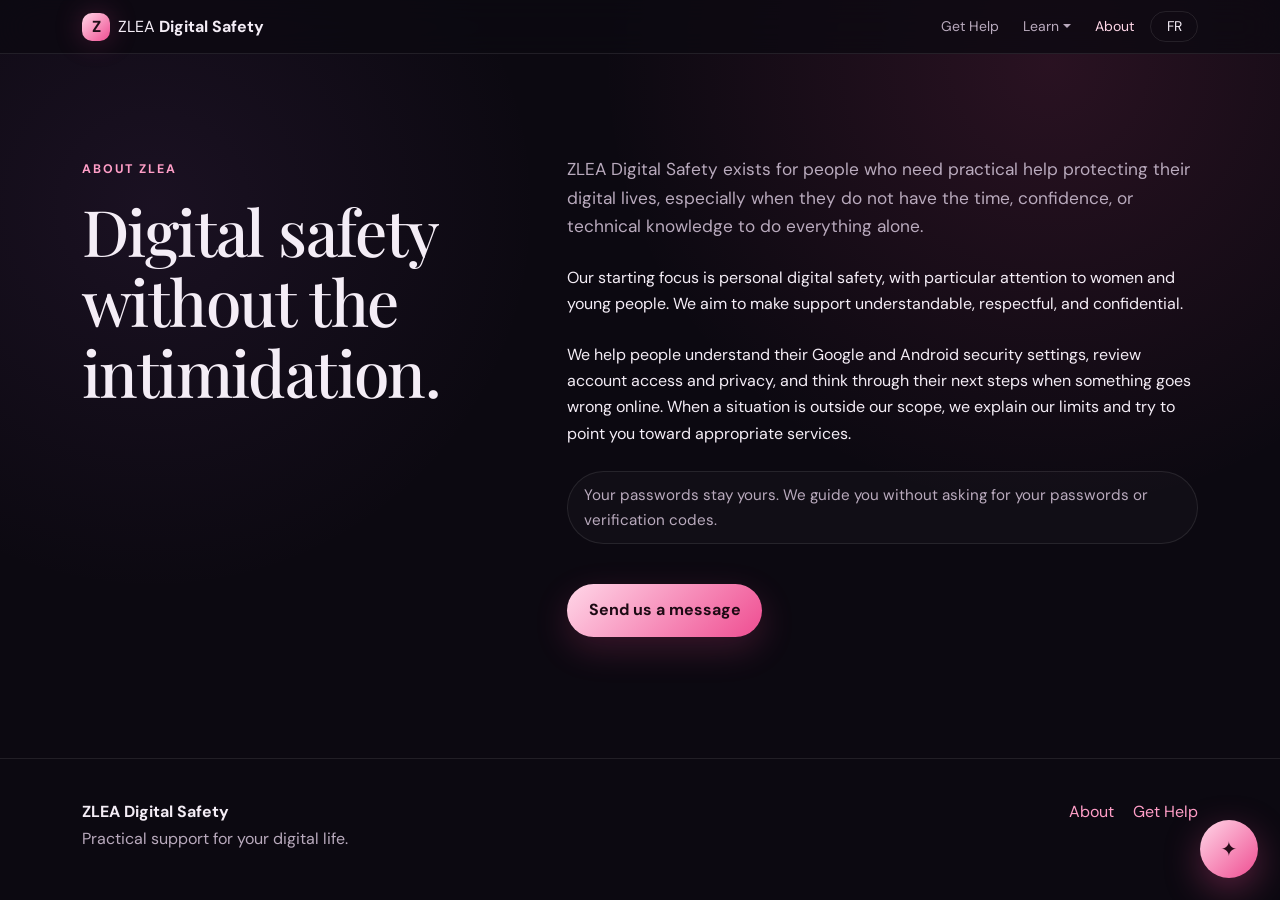
==== about.html @ bb153c8c "Refresh bilingual site with guide hero, open help form and separate learning pages" ====
<!doctype html>
<html lang="en"><head><meta charset="utf-8"><meta name="viewport" content="width=device-width, initial-scale=1"><title>About | ZLEA Digital Safety</title><meta name="description" content="Learn about ZLEA Digital Safety and our approach to practical personal digital support."><link href="https://cdn.jsdelivr.net/npm/bootstrap@5.3.3/dist/css/bootstrap.min.css" rel="stylesheet"><link rel="stylesheet" href="styles.css"></head>
<body data-page="about"><a class="skip-link" href="#main-content">Skip to content / Aller au contenu</a><header class="site-header sticky-top"><nav class="navbar navbar-expand-lg" aria-label="Main navigation"><div class="container">
<a class="navbar-brand" href="index.html"><span class="brand-mark">Z</span><span>ZLEA <strong>Digital Safety</strong></span></a>
<button class="navbar-toggler" type="button" data-bs-toggle="collapse" data-bs-target="#mainNav" aria-controls="mainNav" aria-expanded="false" aria-label="Menu"><span class="navbar-toggler-icon"></span></button>
<div class="collapse navbar-collapse" id="mainNav"><ul class="navbar-nav ms-auto align-items-lg-center gap-lg-2">
<li class="nav-item"><a data-i18n="nav_help" class="nav-link" href="index.html#help">Get Help</a></li>
<li class="nav-item dropdown"><button data-i18n="nav_learn" class="nav-link dropdown-toggle" type="button" data-bs-toggle="dropdown" aria-expanded="false">Learn</button><ul class="dropdown-menu">
<li><a data-i18n="nav_resources" class="dropdown-item" href="resources.html">Free Resources</a></li>
<li><a data-i18n="nav_news" class="dropdown-item" href="news.html">News</a></li>
</ul></li>
<li class="nav-item"><a data-i18n="nav_about" class="nav-link" href="about.html">About</a></li>
<li class="nav-item"><button class="lang-switch btn btn-sm" id="langSwitch" type="button" aria-label="Passer en français">FR</button></li>
</ul></div></div></nav></header><main id="main-content"><section class="section-pad page-content"><div class="container"><div class="row g-5"><div class="col-lg-5">
<span data-i18n="about_eyebrow" class="eyebrow">ABOUT ZLEA</span>
<h1 data-i18n="about_title" class="page-title">Digital safety without the intimidation.</h1>
</div><div class="col-lg-7 about-copy">
<p data-i18n="about_text_1" class="lead-copy">ZLEA Digital Safety exists for people who need practical help protecting their digital lives, especially when they do not have the time, confidence, or technical knowledge to do everything alone.</p>
<p data-i18n="about_text_2">Our starting focus is personal digital safety, with particular attention to women and young people. We aim to make support understandable, respectful, and confidential.</p>
<p data-i18n="about_scope">We help people understand their Google and Android security settings, review account access and privacy, and think through their next steps when something goes wrong online. When a situation is outside our scope, we explain our limits and try to point you toward appropriate services.</p>
<p data-i18n="about_credentials" class="trust-note">Your passwords stay yours. We guide you without asking for your passwords or verification codes.</p>
<a data-i18n="about_contact" class="btn btn-glow mt-3" href="index.html#help-form">Send us a message</a>
</div></div></div></section></main><footer class="site-footer"><div class="container d-flex flex-wrap justify-content-between gap-3"><div><strong>ZLEA Digital Safety</strong><p data-i18n="footer_tagline" class="muted mb-0">Practical support for your digital life.</p></div><div class="footer-links"><a href="about.html" data-i18n="nav_about">About</a><a href="index.html#help" data-i18n="nav_help">Get Help</a></div></div></footer>  <button id="chatToggle" class="chat-toggle" type="button" aria-label="Open digital safety assistant">✦</button>

  <aside id="chatPanel" class="chat-panel" aria-hidden="true">
    <div class="chat-header">
      <div>
        <strong data-i18n="chat_title">Digital Safety Assistant</strong>
        <div class="chat-subtitle" data-i18n="chat_subtitle">Prototype assistant</div>
      </div>
      <button id="chatClose" type="button" aria-label="Close">×</button>
    </div>
    <div class="chat-body" id="chatBody">
      <div class="bot-message" data-i18n="chat_welcome">
        Hi. I can help you find the right page or resource. Please do not share passwords, verification codes, or highly sensitive information here.
      </div>
    </div>
    <div class="quick-replies">
      <button type="button" data-chat="account" data-i18n="chat_q1">Someone has my account</button>
      <button type="button" data-chat="breakup" data-i18n="chat_q2">Digital breakup help</button>
      <button type="button" data-chat="privacy" data-i18n="chat_q3">Privacy checkup</button>
    </div>
  </aside>


<script src="https://cdn.jsdelivr.net/npm/bootstrap@5.3.3/dist/js/bootstrap.bundle.min.js"></script><script src="content.js"></script><script src="main.js"></script></body></html>
---- styles.css ----
@import url('https://fonts.googleapis.com/css2?family=DM+Sans:wght@400;500;600;700&family=Playfair+Display:wght@600;700&display=swap');

:root {
  --bg: #0c0911;
  --bg-soft: #120d18;
  --surface: #171020;
  --surface-2: #21152b;
  --text: #f4edf6;
  --muted: #b9aabd;
  --pink: #ef4d91;
  --pink-soft: #ff9ec7;
  --pink-pale: #ffd7e8;
  --border: rgba(255,255,255,.09);
  --shadow: 0 20px 60px rgba(0,0,0,.35);
  --radius: 22px;
  --header-height: 64px;
}

* { box-sizing: border-box; }

html {
  scroll-behavior: smooth;
  scroll-padding-top: calc(var(--header-height) + 1rem);
}

body {
  margin: 0;
  background:
    radial-gradient(circle at 82% 7%, rgba(239,77,145,.13), transparent 28rem),
    radial-gradient(circle at 12% 23%, rgba(144,81,173,.11), transparent 24rem),
    var(--bg);
  color: var(--text);
  font-family: "DM Sans", system-ui, sans-serif;
  line-height: 1.65;
}

a { color: var(--pink-soft); text-decoration: none; }
a:hover { color: var(--pink-pale); }

h1, h2 {
  font-family: "Playfair Display", Georgia, serif;
  letter-spacing: -.025em;
}

h1 { font-size: clamp(3rem, 7vw, 6.1rem); line-height: .97; max-width: 900px; }
h2 { font-size: clamp(2.15rem, 4vw, 3.7rem); }

.site-header {
  backdrop-filter: blur(20px);
  background: rgba(12,9,17,.78);
  border-bottom: 1px solid var(--border);
}

.navbar { padding: .45rem 0; }
.site-header .navbar-brand { font-size: 1rem; gap: .5rem; }
.site-header .nav-link { font-size: .875rem; }
.site-header .btn-primary-soft { padding: .5rem .85rem; font-size: .875rem; }
.navbar-brand { color: var(--text); display: flex; gap: .7rem; align-items: center; }
.navbar-brand:hover { color: var(--text); }
.brand-mark {
  width: 28px; height: 28px; flex-shrink: 0; display: grid; place-items: center;
  border-radius: 10px; color: #210e19; font-weight: 800;
  background: linear-gradient(135deg, var(--pink-pale), var(--pink));
  box-shadow: 0 0 28px rgba(239,77,145,.25);
}
.nav-link { color: var(--muted); }
.nav-link:hover { color: var(--text); }
.navbar-toggler { border-color: var(--border); filter: invert(1); }

.lang-switch {
  color: var(--text);
  border: 1px solid var(--border);
  border-radius: 999px;
  min-width: 48px;
}
.lang-switch:hover { border-color: rgba(239,77,145,.6); color: var(--pink-pale); }

.btn-primary-soft, .btn-glow {
  border: none;
  color: #1d0a14;
  font-weight: 700;
  background: linear-gradient(135deg, var(--pink-pale), var(--pink));
  box-shadow: 0 12px 35px rgba(239,77,145,.2);
  border-radius: 999px;
}
.btn-primary-soft:hover, .btn-glow:hover {
  color: #1d0a14;
  transform: translateY(-1px);
  box-shadow: 0 16px 42px rgba(239,77,145,.28);
}
.btn-primary-soft { padding: .7rem 1.1rem; }
.btn-glow { padding: .9rem 1.35rem; }

.btn-outline-soft {
  color: var(--text);
  border: 1px solid rgba(255,255,255,.18);
  border-radius: 999px;
  padding: .9rem 1.35rem;
}
.btn-outline-soft:hover { background: rgba(255,255,255,.05); color: var(--text); border-color: rgba(255,255,255,.28); }

.hero-section {
  min-height: calc(100vh - var(--header-height));
  min-height: calc(100svh - var(--header-height));
  padding: clamp(1.5rem, 4svh, 3rem) 0;
  display: flex;
  align-items: center;
}
/* Grow naturally on short screens so text and controls remain reachable. */
.hero-section > .container { min-width: 0; }
.hero-section .row { --bs-gutter-y: 2rem; }
.hero-section h1 { font-size: clamp(2.6rem, 4.8vw, 4.5rem); line-height: 1.05; }
.hero-section .btn-lg { font-size: 1rem; }
.hero-copy { max-width: 760px; font-size: clamp(1.08rem, 2vw, 1.35rem); color: var(--muted); }
.eyebrow {
  display: inline-block; color: var(--pink-soft); font-size: .78rem;
  font-weight: 700; letter-spacing: .15em; margin-bottom: 1rem;
}
.trust-note {
  display: inline-flex; align-items: center; gap: .65rem; color: var(--muted);
  font-size: .95rem; padding: .65rem 1rem; border-radius: 999px;
  background: rgba(255,255,255,.025); border: 1px solid var(--border);
}
.trust-icon { color: var(--pink); }

.security-card {
  min-height: 360px;
  background:
    radial-gradient(circle at 50% 35%, rgba(239,77,145,.15), transparent 12rem),
    linear-gradient(180deg, rgba(255,255,255,.03), rgba(255,255,255,.015));
  border: 1px solid var(--border);
  border-radius: 30px;
  padding: 1.4rem 1.4rem 2rem;
  box-shadow: var(--shadow);
}
.security-card-top { display: flex; gap: .4rem; }
.dot { width: 9px; height: 9px; border-radius: 50%; background: rgba(255,255,255,.18); }
.security-orbit { position: relative; height: 190px; display: grid; place-items: center; }
.orbit-ring { position: absolute; border: 1px solid rgba(255,158,199,.18); border-radius: 50%; }
.ring-one { width: 190px; height: 190px; }
.ring-two { width: 255px; height: 135px; transform: rotate(-15deg); }
.shield {
  width: 92px; height: 110px; display: grid; place-items: center;
  background: linear-gradient(160deg, rgba(255,215,232,.94), rgba(239,77,145,.85));
  color: #31101f; font-size: 2rem; border-radius: 46px 46px 32px 32px;
  box-shadow: 0 0 60px rgba(239,77,145,.28);
}

.section-pad { padding: 6.3rem 0; }
.section-alt { background: rgba(255,255,255,.018); border-top: 1px solid var(--border); border-bottom: 1px solid var(--border); }
.section-heading { max-width: 800px; }
.section-heading p, .lead-copy { color: var(--muted); font-size: 1.08rem; }

.help-card, .resource-card {
  background: linear-gradient(180deg, rgba(255,255,255,.03), rgba(255,255,255,.018));
  border: 1px solid var(--border);
  border-radius: var(--radius);
  padding: 1.55rem;
  transition: .2s ease;
}
.help-card:hover, .resource-card:hover {
  transform: translateY(-4px);
  border-color: rgba(239,77,145,.28);
  box-shadow: 0 18px 46px rgba(0,0,0,.23);
}
.help-card h3, .resource-card h3 { font-size: 1.08rem; margin: .9rem 0 .65rem; }
.help-card p, .resource-card p { color: var(--muted); font-size: .95rem; }
.icon-wrap {
  width: 42px; height: 42px; display: grid; place-items: center;
  border-radius: 13px; color: var(--pink-pale);
  background: rgba(239,77,145,.1); border: 1px solid rgba(239,77,145,.18);
}
.tag {
  font-size: .7rem; letter-spacing: .12em; font-weight: 700;
  color: var(--pink-soft);
}
.text-link { white-space: nowrap; }

.consultation-panel {
  border-radius: 30px;
  padding: clamp(1.4rem, 4vw, 3.4rem);
  background:
    radial-gradient(circle at 90% 20%, rgba(239,77,145,.12), transparent 20rem),
    var(--surface);
  border: 1px solid rgba(239,77,145,.14);
  box-shadow: var(--shadow);
}

.mini-form {
  background: rgba(8,6,12,.48);
  border: 1px solid var(--border);
  border-radius: 22px;
  padding: 1.2rem;
}
.mini-form label { font-size: .82rem; color: var(--muted); margin: .55rem 0 .35rem; }
.mini-form input, .mini-form select, .newsletter-form input {
  width: 100%;
  background: rgba(255,255,255,.04);
  border: 1px solid rgba(255,255,255,.1);
  color: var(--text);
  border-radius: 13px;
  padding: .82rem .9rem;
  outline: none;
}
.mini-form input:focus, .mini-form select:focus, .newsletter-form input:focus {
  border-color: rgba(239,77,145,.55);
  box-shadow: 0 0 0 3px rgba(239,77,145,.08);
}
.mini-form select option { background: #1b1322; }
.small-note { color: var(--pink-pale); font-size: .9rem; }
.form-status { color: var(--muted); font-size: .78rem; margin-top: .75rem; text-align: center; }

.newsletter-section { padding: 4.5rem 0; }
.newsletter-box {
  display: grid; grid-template-columns: 1.25fr .75fr; align-items: center; gap: 2rem;
  padding: 2rem; border: 1px solid var(--border); border-radius: 24px;
  background: linear-gradient(135deg, rgba(239,77,145,.08), rgba(255,255,255,.015));
}
.newsletter-form { display: flex; gap: .7rem; }
.newsletter-form input { flex: 1; }
.muted { color: var(--muted); }

.site-footer { padding: 2.5rem 0 3rem; border-top: 1px solid var(--border); }
.footer-links { display: flex; flex-wrap: wrap; gap: 1.2rem; }

.chat-toggle {
  position: fixed; right: 22px; bottom: 22px; z-index: 1100;
  width: 58px; height: 58px; border: none; border-radius: 50%;
  color: #260b18; font-size: 1.25rem; font-weight: 800;
  background: linear-gradient(135deg, var(--pink-pale), var(--pink));
  box-shadow: 0 12px 36px rgba(239,77,145,.35);
}
.chat-panel {
  position: fixed; right: 22px; bottom: 92px; z-index: 1099;
  width: min(360px, calc(100vw - 28px));
  background: #130d19; border: 1px solid rgba(239,77,145,.2);
  border-radius: 22px; box-shadow: var(--shadow);
  opacity: 0; pointer-events: none; transform: translateY(12px) scale(.98);
  transition: .18s ease;
  overflow: hidden;
}
.chat-panel.open { opacity: 1; pointer-events: auto; transform: none; }
.chat-header { display: flex; justify-content: space-between; align-items: center; padding: 1rem 1rem .85rem; border-bottom: 1px solid var(--border); }
.chat-header button { border: none; background: transparent; color: var(--muted); font-size: 1.4rem; }
.chat-subtitle { color: var(--muted); font-size: .78rem; }
.chat-body { min-height: 130px; padding: 1rem; }
.bot-message {
  max-width: 92%; padding: .8rem .9rem; border-radius: 15px 15px 15px 4px;
  background: rgba(239,77,145,.09); color: var(--text); font-size: .9rem;
}
.quick-replies { padding: 0 1rem 1rem; display: grid; gap: .45rem; }
.quick-replies button {
  text-align: left; border-radius: 12px; padding: .65rem .75rem;
  color: var(--muted); background: rgba(255,255,255,.025); border: 1px solid var(--border);
}
.quick-replies button:hover { color: var(--text); border-color: rgba(239,77,145,.25); }

@media (max-width: 991px) {
  .site-header .navbar-nav { gap: .5rem; padding: .75rem 0; }
  .hero-section .security-card { min-height: 0; }
  .newsletter-box { grid-template-columns: 1fr; }
}

@media (max-width: 575px) {
  .section-pad { padding: 4.6rem 0; }
  .hero-section { padding: 2rem 0; }
  .hero-section .trust-note { border-radius: 16px; }
  .site-header .navbar-brand { margin-right: .5rem; font-size: .9rem; }
  .newsletter-form { flex-direction: column; }
  .chat-panel { right: 14px; bottom: 82px; }
  .chat-toggle { right: 14px; bottom: 14px; }
}

/* Multipage content refresh: retain the existing warm pink / dark identity. */
.skip-link { position: absolute; top: -100px; left: 1rem; z-index: 2000; padding: .75rem; background: var(--surface); }
.skip-link:focus { top: .5rem; }
:focus-visible { outline: 2px solid var(--pink-soft); outline-offset: 4px; }
[hidden] { display: none !important; }
body { min-height: 100vh; display: flex; flex-direction: column; }
main { flex: 1; }
.navbar .dropdown-menu { background: var(--surface); border: 1px solid var(--border); padding: .5rem; border-radius: 14px; }
.navbar .dropdown-item { color: var(--text); border-radius: 8px; padding: .6rem .8rem; }
.navbar .dropdown-item:hover, .navbar .dropdown-item:focus, .navbar .dropdown-item.active { background: var(--surface-2); color: var(--pink-pale); }
.navbar .nav-link.active { color: var(--pink-pale); }
.navbar button.nav-link { border: 0; background: none; }
.btn:disabled { opacity: .6; cursor: not-allowed; }
.guide-panel { padding: clamp(1.5rem, 3vw, 3rem); background: linear-gradient(145deg, var(--surface-2), var(--surface)); border: 1px solid rgba(239,77,145,.28); border-radius: var(--radius); box-shadow: var(--shadow); }
.guide-panel h2 { font-size: clamp(2.1rem, 3.2vw, 3.2rem); margin: 1rem 0 1.5rem; }
.guide-topics { display: grid; gap: .75rem; border-block: 1px solid var(--border); padding: 1.5rem 0; margin: 1.5rem 0; color: var(--pink-pale); }
.hero-copy { font-size: clamp(1rem, 1.5vw, 1.15rem); }
.page-title { font-size: clamp(2.5rem, 5vw, 4.5rem); line-height: 1.1; margin-bottom: 1.25rem; }
.page-content { min-height: calc(80svh - var(--header-height)); }
.about-copy p { margin-bottom: 1.5rem; }
.about-copy .btn { display: inline-block; }
.message-form label { font-size: 1rem; display: block; }
.message-form textarea { width: 100%; color: var(--text); background: rgba(255,255,255,.04); border: 1px solid var(--border); border-radius: 13px; padding: .8rem; resize: vertical; }
.message-form textarea:focus { border-color: var(--pink-soft); }
.reply-choice { display: flex; gap: .75rem; align-items: center; margin-top: 1rem; }
.reply-choice input { width: 1.15rem; height: 1.15rem; accent-color: var(--pink); flex-shrink: 0; }
.reply-choice label { margin: 0; }
.availability-note { color: var(--muted); font-size: .875rem; }
#message-status { padding: 1rem; border: 1px solid var(--border); border-radius: 12px; }
#help .consultation-panel { padding: 1.5rem; }
#help-form { scroll-margin-top: 1rem; }
.featured-resource { display: flex; align-items: center; justify-content: space-between; gap: 1.5rem; }
.resource-card h2 { margin: 1rem 0; font-family: "DM Sans", system-ui, sans-serif; line-height: 1.35; }
.status-chip { display: inline-block; flex-shrink: 0; padding: .35rem .7rem; border: 1px solid var(--border); border-radius: 999px; color: var(--muted); font-size: .875rem; }
.news-filters { display: flex; flex-wrap: wrap; gap: .6rem; margin: 2rem 0; }
.filter-button { background: transparent; border: 1px solid var(--border); border-radius: 999px; padding: .6rem 1rem; color: var(--muted); }
.filter-button:hover, .filter-button[aria-pressed="true"] { background: var(--surface-2); border-color: var(--pink); color: var(--pink-pale); }
.empty-state { padding: 2.5rem 1.5rem; border: 1px solid var(--border); border-radius: var(--radius); color: var(--muted); }
.chat-body { max-height: 35svh; overflow-y: auto; }
.chat-panel { max-height: calc(100svh - 110px); overflow-y: auto; }
@media (max-width: 575px) {
  .featured-resource { flex-direction: column; align-items: flex-start; }
  .site-footer { padding-bottom: 6rem; }
}
@media (prefers-reduced-motion: reduce) {
  html { scroll-behavior: auto; }
  *, *::before, *::after { transition: none !important; }
}
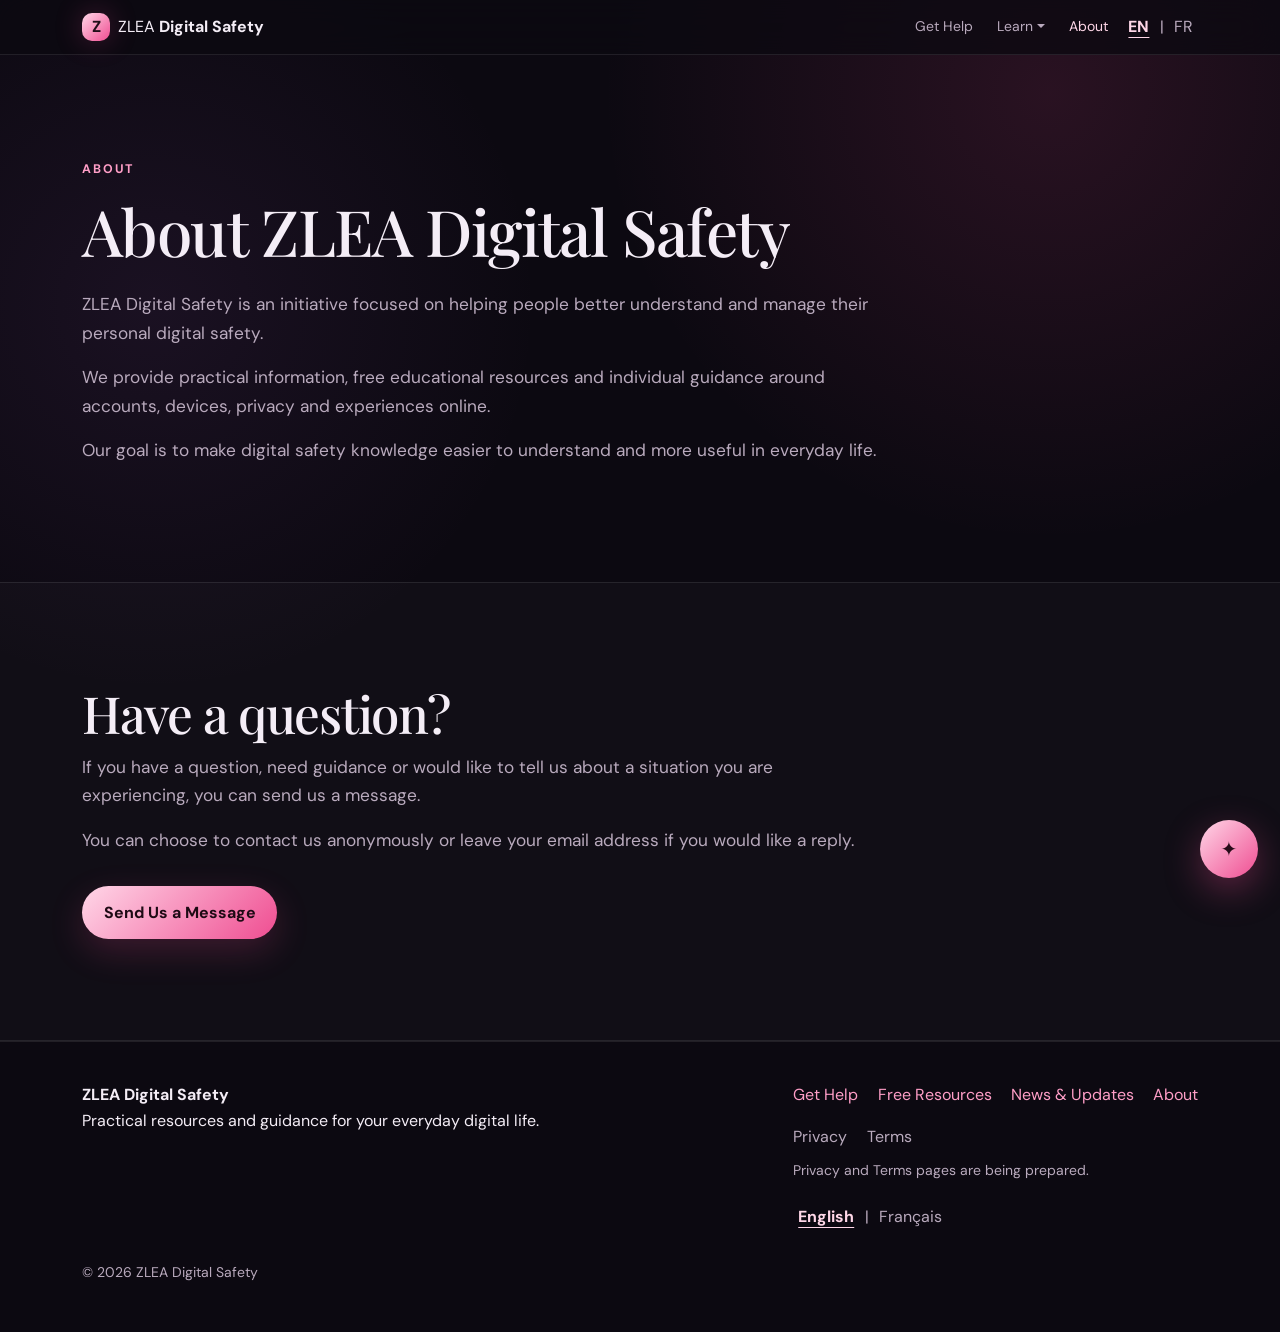
==== commit 1cb210f2: "Apply approved V1 copy across five pages and shared navigation" ====
--- a/about.html
+++ b/about.html
@@ -1,26 +1,8 @@
 <!doctype html>
-<html lang="en"><head><meta charset="utf-8"><meta name="viewport" content="width=device-width, initial-scale=1"><title>About | ZLEA Digital Safety</title><meta name="description" content="Learn about ZLEA Digital Safety and our approach to practical personal digital support."><link href="https://cdn.jsdelivr.net/npm/bootstrap@5.3.3/dist/css/bootstrap.min.css" rel="stylesheet"><link rel="stylesheet" href="styles.css"></head>
-<body data-page="about"><a class="skip-link" href="#main-content">Skip to content / Aller au contenu</a><header class="site-header sticky-top"><nav class="navbar navbar-expand-lg" aria-label="Main navigation"><div class="container">
-<a class="navbar-brand" href="index.html"><span class="brand-mark">Z</span><span>ZLEA <strong>Digital Safety</strong></span></a>
-<button class="navbar-toggler" type="button" data-bs-toggle="collapse" data-bs-target="#mainNav" aria-controls="mainNav" aria-expanded="false" aria-label="Menu"><span class="navbar-toggler-icon"></span></button>
-<div class="collapse navbar-collapse" id="mainNav"><ul class="navbar-nav ms-auto align-items-lg-center gap-lg-2">
-<li class="nav-item"><a data-i18n="nav_help" class="nav-link" href="index.html#help">Get Help</a></li>
-<li class="nav-item dropdown"><button data-i18n="nav_learn" class="nav-link dropdown-toggle" type="button" data-bs-toggle="dropdown" aria-expanded="false">Learn</button><ul class="dropdown-menu">
-<li><a data-i18n="nav_resources" class="dropdown-item" href="resources.html">Free Resources</a></li>
-<li><a data-i18n="nav_news" class="dropdown-item" href="news.html">News</a></li>
-</ul></li>
-<li class="nav-item"><a data-i18n="nav_about" class="nav-link" href="about.html">About</a></li>
-<li class="nav-item"><button class="lang-switch btn btn-sm" id="langSwitch" type="button" aria-label="Passer en français">FR</button></li>
-</ul></div></div></nav></header><main id="main-content"><section class="section-pad page-content"><div class="container"><div class="row g-5"><div class="col-lg-5">
-<span data-i18n="about_eyebrow" class="eyebrow">ABOUT ZLEA</span>
-<h1 data-i18n="about_title" class="page-title">Digital safety without the intimidation.</h1>
-</div><div class="col-lg-7 about-copy">
-<p data-i18n="about_text_1" class="lead-copy">ZLEA Digital Safety exists for people who need practical help protecting their digital lives, especially when they do not have the time, confidence, or technical knowledge to do everything alone.</p>
-<p data-i18n="about_text_2">Our starting focus is personal digital safety, with particular attention to women and young people. We aim to make support understandable, respectful, and confidential.</p>
-<p data-i18n="about_scope">We help people understand their Google and Android security settings, review account access and privacy, and think through their next steps when something goes wrong online. When a situation is outside our scope, we explain our limits and try to point you toward appropriate services.</p>
-<p data-i18n="about_credentials" class="trust-note">Your passwords stay yours. We guide you without asking for your passwords or verification codes.</p>
-<a data-i18n="about_contact" class="btn btn-glow mt-3" href="index.html#help-form">Send us a message</a>
-</div></div></div></section></main><footer class="site-footer"><div class="container d-flex flex-wrap justify-content-between gap-3"><div><strong>ZLEA Digital Safety</strong><p data-i18n="footer_tagline" class="muted mb-0">Practical support for your digital life.</p></div><div class="footer-links"><a href="about.html" data-i18n="nav_about">About</a><a href="index.html#help" data-i18n="nav_help">Get Help</a></div></div></footer>  <button id="chatToggle" class="chat-toggle" type="button" aria-label="Open digital safety assistant">✦</button>
+<html lang="en"><head><meta charset="utf-8"><meta name="viewport" content="width=device-width, initial-scale=1"><title>About ZLEA Digital Safety | ZLEA Digital Safety</title><meta name="description" content="An initiative helping people understand and manage their personal digital safety."><link href="https://cdn.jsdelivr.net/npm/bootstrap@5.3.3/dist/css/bootstrap.min.css" rel="stylesheet"><link rel="stylesheet" href="styles.css"></head><body data-page="about"><a class="skip-link" href="#main-content">Skip to content / Aller au contenu</a><header class="site-header sticky-top"><nav class="navbar navbar-expand-lg" aria-label="Main navigation"><div class="container"><a class="navbar-brand" href="index.html"><span class="brand-mark">Z</span><span>ZLEA <strong>Digital Safety</strong></span></a><button class="navbar-toggler" type="button" data-bs-toggle="collapse" data-bs-target="#mainNav" aria-controls="mainNav" aria-expanded="false" aria-label="Menu"><span class="navbar-toggler-icon"></span></button><div class="collapse navbar-collapse" id="mainNav"><ul class="navbar-nav ms-auto align-items-lg-center gap-lg-2">
+<li class="nav-item"><a data-i18n="nav_help" class="nav-link" href="get-help.html">Get Help</a></li>
+<li class="nav-item dropdown"><button data-i18n="nav_learn" class="nav-link dropdown-toggle" type="button" data-bs-toggle="dropdown" aria-expanded="false">Learn</button><ul class="dropdown-menu"><li><a data-i18n="nav_resources" class="dropdown-item" href="resources.html">Free Resources</a></li><li><a data-i18n="nav_news" class="dropdown-item" href="news.html">News &amp; Updates</a></li></ul></li>
+<li class="nav-item"><a data-i18n="nav_about" class="nav-link" href="about.html">About</a></li><li class="nav-item"><div class="language-choice" role="group" aria-label="Language / Langue"><button type="button" data-language="en" lang="en" aria-pressed="true">EN</button><span aria-hidden="true">|</span><button type="button" data-language="fr" lang="fr" aria-pressed="false">FR</button></div></li></ul></div></div></nav></header><main id="main-content"><section class="section-pad"><div class="container"><div class="section-heading"><span data-i18n="about_eyebrow" class="eyebrow">ABOUT</span><h1 data-i18n="about_title" >About ZLEA Digital Safety</h1><p data-i18n="about_text_1" >ZLEA Digital Safety is an initiative focused on helping people better understand and manage their personal digital safety.</p><p data-i18n="about_text_2" >We provide practical information, free educational resources and individual guidance around accounts, devices, privacy and experiences online.</p><p data-i18n="about_text_3" >Our goal is to make digital safety knowledge easier to understand and more useful in everyday life.</p></div></div></section><section class="section-pad section-alt"><div class="container"><div class="section-heading"><h2 data-i18n="contact_title" >Have a question?</h2><p data-i18n="contact_text_1" >If you have a question, need guidance or would like to tell us about a situation you are experiencing, you can send us a message.</p><p data-i18n="contact_text_2" >You can choose to contact us anonymously or leave your email address if you would like a reply.</p><a data-i18n="send_us" class="btn btn-glow" href="get-help.html#help-form">Send Us a Message</a></div></div></section></main><footer class="site-footer"><div class="container"><div class="d-flex flex-wrap justify-content-between gap-4"><div><strong>ZLEA Digital Safety</strong><p data-i18n="footer_tagline" >Practical resources and guidance for your everyday digital life.</p></div><div><div class="footer-links"><a data-i18n="nav_help" href="get-help.html">Get Help</a><a data-i18n="nav_resources" href="resources.html">Free Resources</a><a data-i18n="nav_news" href="news.html">News &amp; Updates</a><a data-i18n="nav_about" href="about.html">About</a></div><div class="footer-links mt-3"><button data-i18n="privacy_link" type="button" class="legal-pending" disabled aria-describedby="legal-status">Privacy</button><button data-i18n="terms_link" type="button" class="legal-pending" disabled aria-describedby="legal-status">Terms</button></div><p data-i18n="legal_status" id="legal-status" class="availability-note mt-2">Privacy and Terms pages are being prepared.</p><div class="language-choice" role="group" aria-label="Language / Langue"><button type="button" data-language="en" lang="en" aria-pressed="true">English</button><span aria-hidden="true">|</span><button type="button" data-language="fr" lang="fr" aria-pressed="false">Français</button></div></div></div><p class="availability-note mt-4 mb-0">© 2026 ZLEA Digital Safety</p></div></footer>  <button id="chatToggle" class="chat-toggle" type="button" aria-label="Open digital safety assistant">✦</button>
 
   <aside id="chatPanel" class="chat-panel" aria-hidden="true">
     <div class="chat-header">
--- a/styles.css
+++ b/styles.css
@@ -319,3 +319,19 @@
   html { scroll-behavior: auto; }
   *, *::before, *::after { transition: none !important; }
 }
+
+/* Approved V1 content structure. */
+.language-choice { display: flex; flex-wrap: wrap; align-items: center; gap: .35rem; color: var(--muted); }
+.language-choice button { padding: .4rem .3rem; border: 0; background: transparent; color: var(--muted); }
+.language-choice button[aria-pressed="true"] { color: var(--pink-pale); font-weight: 700; text-decoration: underline; text-underline-offset: .3rem; }
+.language-choice button:hover { color: var(--text); }
+.legal-pending { background: none; padding: 0; border: 0; color: var(--muted); cursor: not-allowed; }
+.resource-categories { display: flex; flex-wrap: wrap; gap: .6rem; list-style: none; padding: 0; margin: 2rem 0; }
+body:not([data-page="home"]) main h1 { font-size: clamp(2.5rem, 5vw, 4.5rem); line-height: 1.1; margin-bottom: 1.5rem; }
+.resource-card h2, .resource-card h3 { font-size: 1.2rem; }
+.resource-card { display: flex; flex-direction: column; align-items: flex-start; gap: .4rem; }
+.resource-card p { flex: 1; }
+.guide-panel { min-height: 320px; display: flex; flex-direction: column; justify-content: center; }
+#consultation h2 { font-size: 1.8rem; }
+#help-form, #consultation { scroll-margin-top: 1rem; }
+.section-heading > .btn, .section-heading > .d-flex { margin-top: 1rem; }
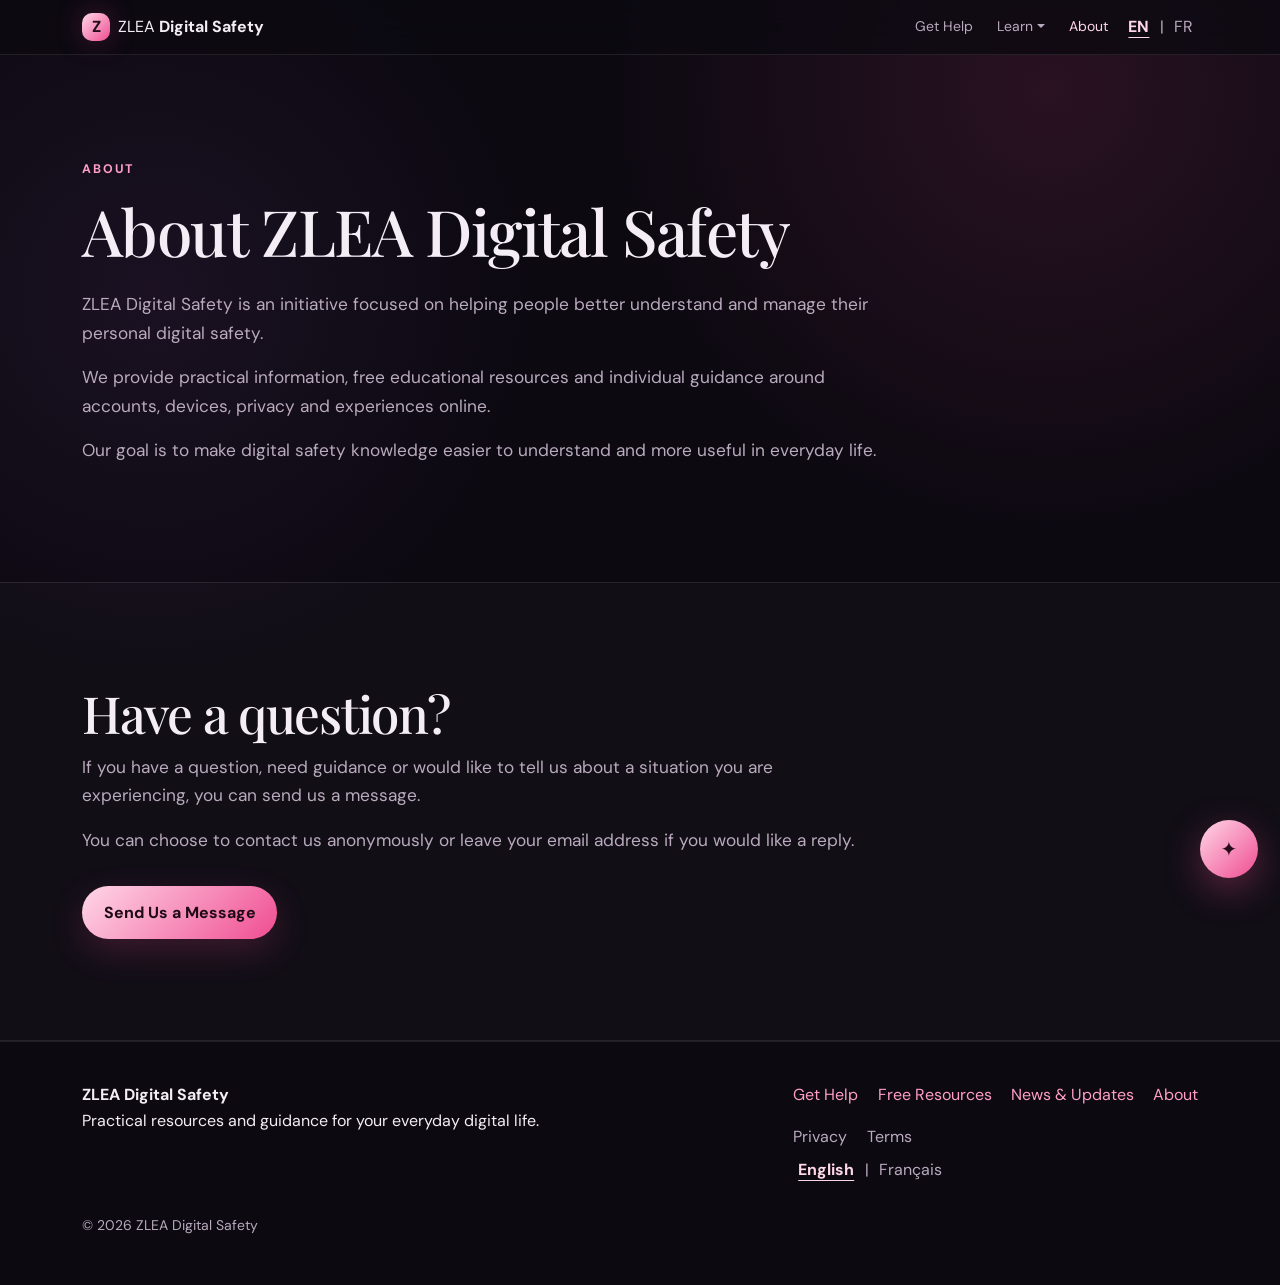
==== commit 0cb511c8: "Remove development notices from visual prototype; defer integrations" ====
--- a/about.html
+++ b/about.html
@@ -2,7 +2,7 @@
 <html lang="en"><head><meta charset="utf-8"><meta name="viewport" content="width=device-width, initial-scale=1"><title>About ZLEA Digital Safety | ZLEA Digital Safety</title><meta name="description" content="An initiative helping people understand and manage their personal digital safety."><link href="https://cdn.jsdelivr.net/npm/bootstrap@5.3.3/dist/css/bootstrap.min.css" rel="stylesheet"><link rel="stylesheet" href="styles.css"></head><body data-page="about"><a class="skip-link" href="#main-content">Skip to content / Aller au contenu</a><header class="site-header sticky-top"><nav class="navbar navbar-expand-lg" aria-label="Main navigation"><div class="container"><a class="navbar-brand" href="index.html"><span class="brand-mark">Z</span><span>ZLEA <strong>Digital Safety</strong></span></a><button class="navbar-toggler" type="button" data-bs-toggle="collapse" data-bs-target="#mainNav" aria-controls="mainNav" aria-expanded="false" aria-label="Menu"><span class="navbar-toggler-icon"></span></button><div class="collapse navbar-collapse" id="mainNav"><ul class="navbar-nav ms-auto align-items-lg-center gap-lg-2">
 <li class="nav-item"><a data-i18n="nav_help" class="nav-link" href="get-help.html">Get Help</a></li>
 <li class="nav-item dropdown"><button data-i18n="nav_learn" class="nav-link dropdown-toggle" type="button" data-bs-toggle="dropdown" aria-expanded="false">Learn</button><ul class="dropdown-menu"><li><a data-i18n="nav_resources" class="dropdown-item" href="resources.html">Free Resources</a></li><li><a data-i18n="nav_news" class="dropdown-item" href="news.html">News &amp; Updates</a></li></ul></li>
-<li class="nav-item"><a data-i18n="nav_about" class="nav-link" href="about.html">About</a></li><li class="nav-item"><div class="language-choice" role="group" aria-label="Language / Langue"><button type="button" data-language="en" lang="en" aria-pressed="true">EN</button><span aria-hidden="true">|</span><button type="button" data-language="fr" lang="fr" aria-pressed="false">FR</button></div></li></ul></div></div></nav></header><main id="main-content"><section class="section-pad"><div class="container"><div class="section-heading"><span data-i18n="about_eyebrow" class="eyebrow">ABOUT</span><h1 data-i18n="about_title" >About ZLEA Digital Safety</h1><p data-i18n="about_text_1" >ZLEA Digital Safety is an initiative focused on helping people better understand and manage their personal digital safety.</p><p data-i18n="about_text_2" >We provide practical information, free educational resources and individual guidance around accounts, devices, privacy and experiences online.</p><p data-i18n="about_text_3" >Our goal is to make digital safety knowledge easier to understand and more useful in everyday life.</p></div></div></section><section class="section-pad section-alt"><div class="container"><div class="section-heading"><h2 data-i18n="contact_title" >Have a question?</h2><p data-i18n="contact_text_1" >If you have a question, need guidance or would like to tell us about a situation you are experiencing, you can send us a message.</p><p data-i18n="contact_text_2" >You can choose to contact us anonymously or leave your email address if you would like a reply.</p><a data-i18n="send_us" class="btn btn-glow" href="get-help.html#help-form">Send Us a Message</a></div></div></section></main><footer class="site-footer"><div class="container"><div class="d-flex flex-wrap justify-content-between gap-4"><div><strong>ZLEA Digital Safety</strong><p data-i18n="footer_tagline" >Practical resources and guidance for your everyday digital life.</p></div><div><div class="footer-links"><a data-i18n="nav_help" href="get-help.html">Get Help</a><a data-i18n="nav_resources" href="resources.html">Free Resources</a><a data-i18n="nav_news" href="news.html">News &amp; Updates</a><a data-i18n="nav_about" href="about.html">About</a></div><div class="footer-links mt-3"><button data-i18n="privacy_link" type="button" class="legal-pending" disabled aria-describedby="legal-status">Privacy</button><button data-i18n="terms_link" type="button" class="legal-pending" disabled aria-describedby="legal-status">Terms</button></div><p data-i18n="legal_status" id="legal-status" class="availability-note mt-2">Privacy and Terms pages are being prepared.</p><div class="language-choice" role="group" aria-label="Language / Langue"><button type="button" data-language="en" lang="en" aria-pressed="true">English</button><span aria-hidden="true">|</span><button type="button" data-language="fr" lang="fr" aria-pressed="false">Français</button></div></div></div><p class="availability-note mt-4 mb-0">© 2026 ZLEA Digital Safety</p></div></footer>  <button id="chatToggle" class="chat-toggle" type="button" aria-label="Open digital safety assistant">✦</button>
+<li class="nav-item"><a data-i18n="nav_about" class="nav-link" href="about.html">About</a></li><li class="nav-item"><div class="language-choice" role="group" aria-label="Language / Langue"><button type="button" data-language="en" lang="en" aria-pressed="true">EN</button><span aria-hidden="true">|</span><button type="button" data-language="fr" lang="fr" aria-pressed="false">FR</button></div></li></ul></div></div></nav></header><main id="main-content"><section class="section-pad"><div class="container"><div class="section-heading"><span data-i18n="about_eyebrow" class="eyebrow">ABOUT</span><h1 data-i18n="about_title" >About ZLEA Digital Safety</h1><p data-i18n="about_text_1" >ZLEA Digital Safety is an initiative focused on helping people better understand and manage their personal digital safety.</p><p data-i18n="about_text_2" >We provide practical information, free educational resources and individual guidance around accounts, devices, privacy and experiences online.</p><p data-i18n="about_text_3" >Our goal is to make digital safety knowledge easier to understand and more useful in everyday life.</p></div></div></section><section class="section-pad section-alt"><div class="container"><div class="section-heading"><h2 data-i18n="contact_title" >Have a question?</h2><p data-i18n="contact_text_1" >If you have a question, need guidance or would like to tell us about a situation you are experiencing, you can send us a message.</p><p data-i18n="contact_text_2" >You can choose to contact us anonymously or leave your email address if you would like a reply.</p><a data-i18n="send_us" class="btn btn-glow" href="get-help.html#help-form">Send Us a Message</a></div></div></section></main><footer class="site-footer"><div class="container"><div class="d-flex flex-wrap justify-content-between gap-4"><div><strong>ZLEA Digital Safety</strong><p data-i18n="footer_tagline" >Practical resources and guidance for your everyday digital life.</p></div><div><div class="footer-links"><a data-i18n="nav_help" href="get-help.html">Get Help</a><a data-i18n="nav_resources" href="resources.html">Free Resources</a><a data-i18n="nav_news" href="news.html">News &amp; Updates</a><a data-i18n="nav_about" href="about.html">About</a></div><div class="footer-links mt-3"><button data-i18n="privacy_link" type="button" class="legal-pending" disabled>Privacy</button><button data-i18n="terms_link" type="button" class="legal-pending" disabled>Terms</button></div><div class="language-choice" role="group" aria-label="Language / Langue"><button type="button" data-language="en" lang="en" aria-pressed="true">English</button><span aria-hidden="true">|</span><button type="button" data-language="fr" lang="fr" aria-pressed="false">Français</button></div></div></div><p class="availability-note mt-4 mb-0">© 2026 ZLEA Digital Safety</p></div></footer>  <button id="chatToggle" class="chat-toggle" type="button" aria-label="Open digital safety assistant">✦</button>
 
   <aside id="chatPanel" class="chat-panel" aria-hidden="true">
     <div class="chat-header">
--- a/styles.css
+++ b/styles.css
@@ -283,7 +283,7 @@
 .navbar .dropdown-item:hover, .navbar .dropdown-item:focus, .navbar .dropdown-item.active { background: var(--surface-2); color: var(--pink-pale); }
 .navbar .nav-link.active { color: var(--pink-pale); }
 .navbar button.nav-link { border: 0; background: none; }
-.btn:disabled { opacity: .6; cursor: not-allowed; }
+.btn:disabled { opacity: 1; cursor: default; }
 .guide-panel { padding: clamp(1.5rem, 3vw, 3rem); background: linear-gradient(145deg, var(--surface-2), var(--surface)); border: 1px solid rgba(239,77,145,.28); border-radius: var(--radius); box-shadow: var(--shadow); }
 .guide-panel h2 { font-size: clamp(2.1rem, 3.2vw, 3.2rem); margin: 1rem 0 1.5rem; }
 .guide-topics { display: grid; gap: .75rem; border-block: 1px solid var(--border); padding: 1.5rem 0; margin: 1.5rem 0; color: var(--pink-pale); }
@@ -325,7 +325,7 @@
 .language-choice button { padding: .4rem .3rem; border: 0; background: transparent; color: var(--muted); }
 .language-choice button[aria-pressed="true"] { color: var(--pink-pale); font-weight: 700; text-decoration: underline; text-underline-offset: .3rem; }
 .language-choice button:hover { color: var(--text); }
-.legal-pending { background: none; padding: 0; border: 0; color: var(--muted); cursor: not-allowed; }
+.legal-pending { background: none; padding: 0; border: 0; color: var(--muted); cursor: default; }
 .resource-categories { display: flex; flex-wrap: wrap; gap: .6rem; list-style: none; padding: 0; margin: 2rem 0; }
 body:not([data-page="home"]) main h1 { font-size: clamp(2.5rem, 5vw, 4.5rem); line-height: 1.1; margin-bottom: 1.5rem; }
 .resource-card h2, .resource-card h3 { font-size: 1.2rem; }
